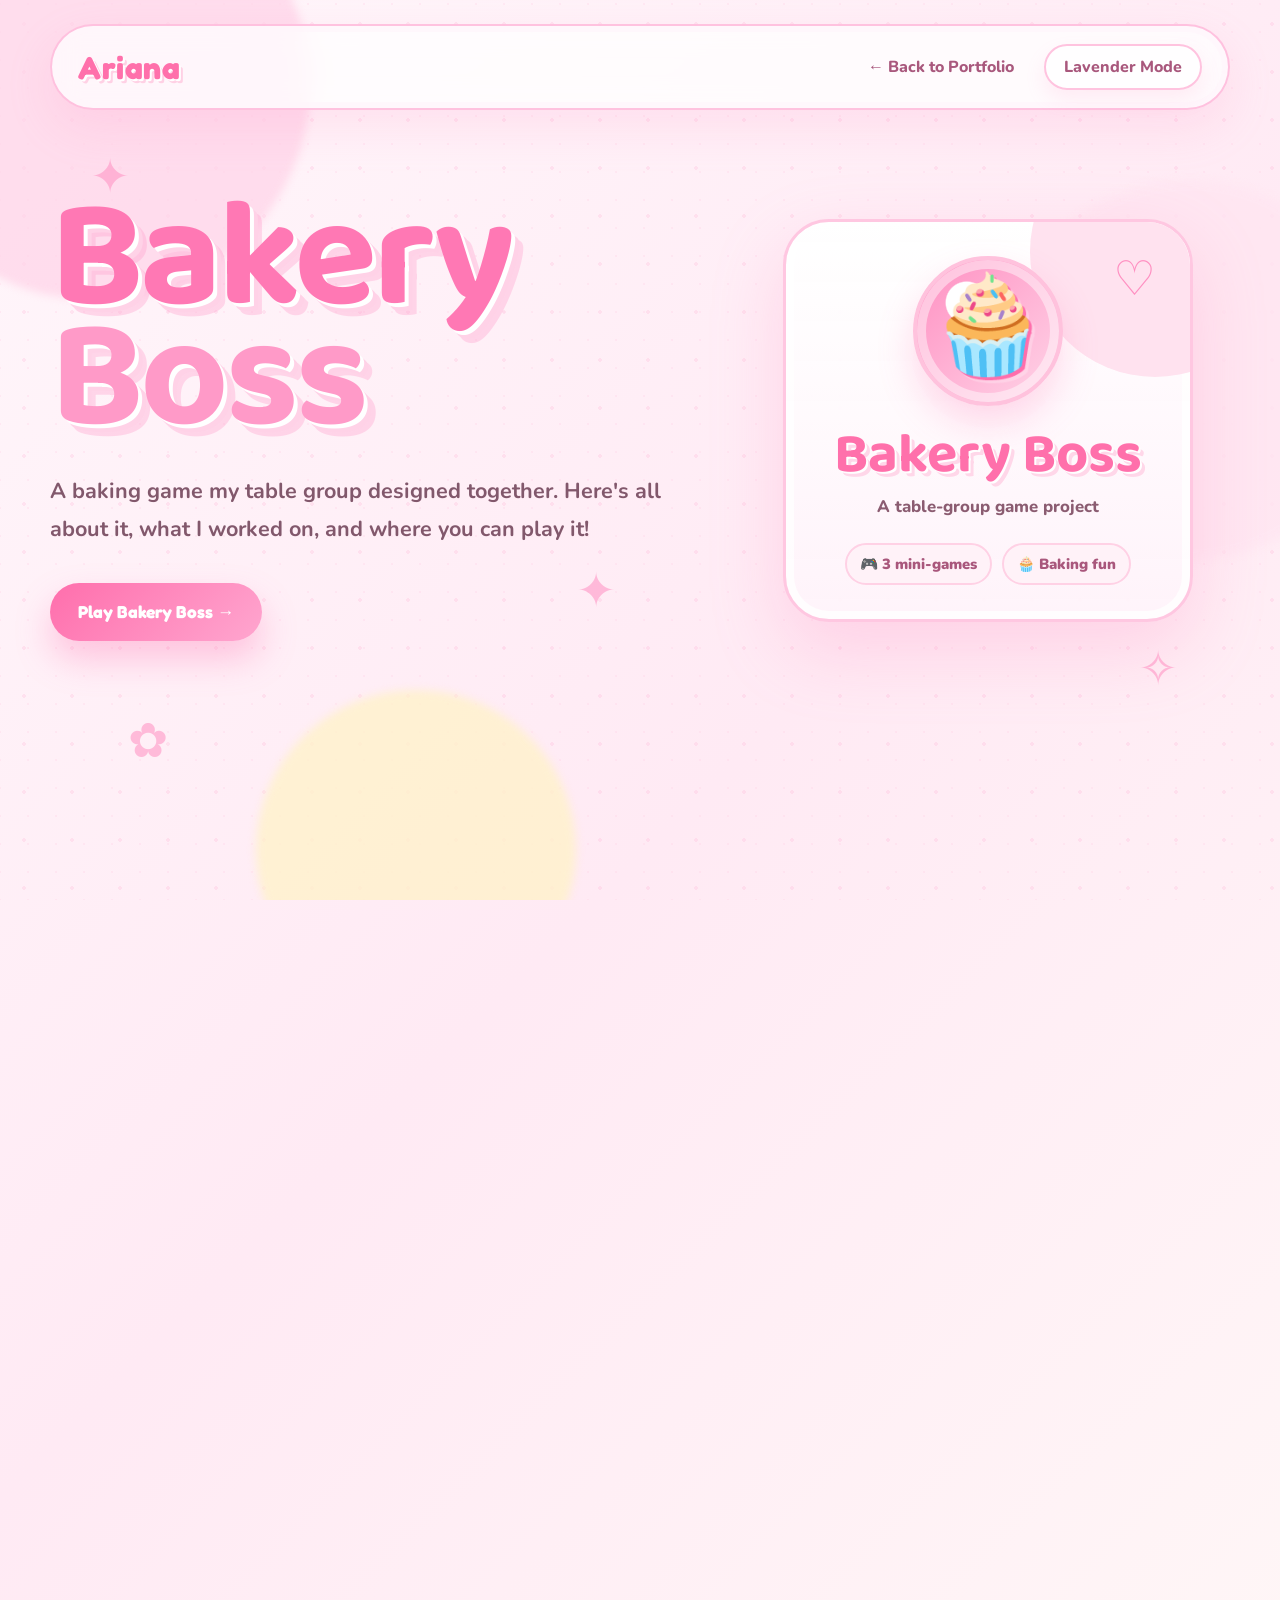
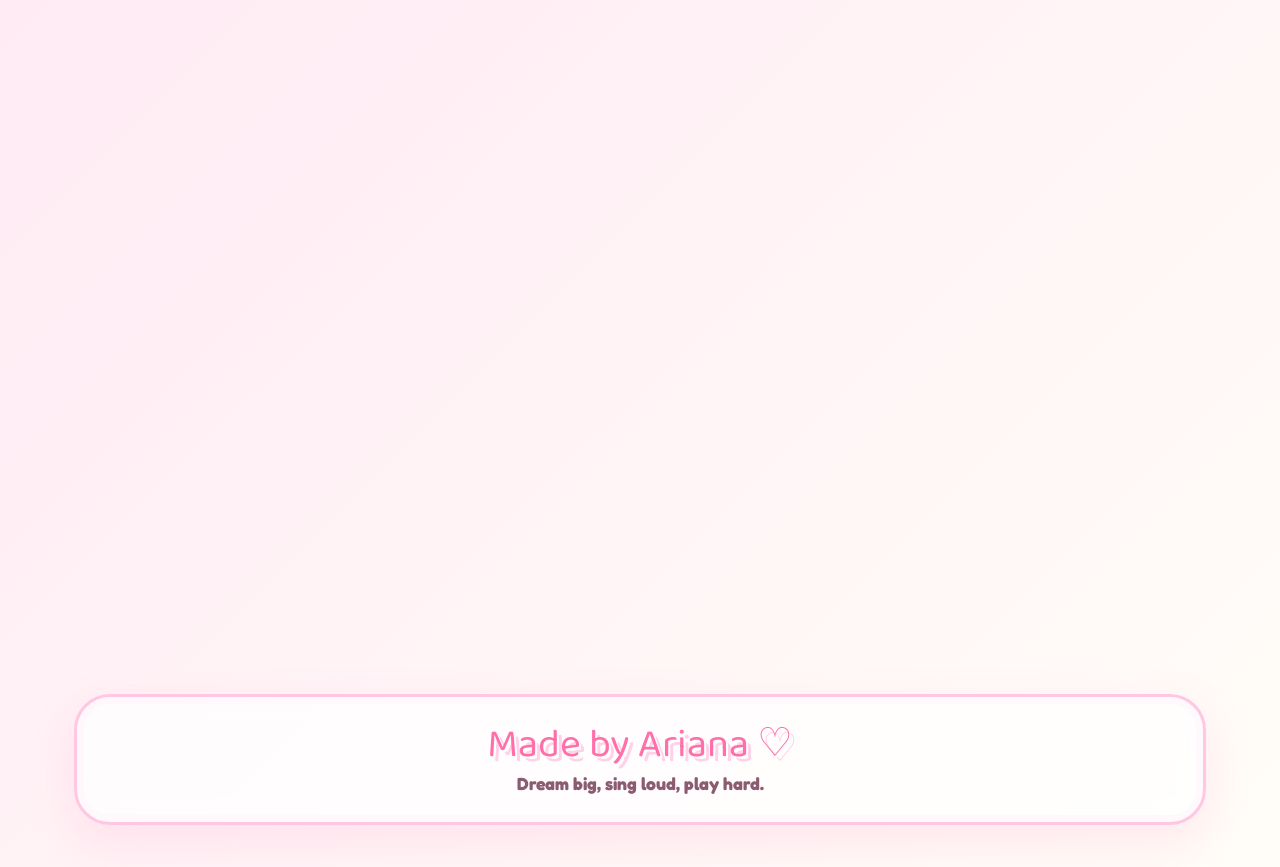
==== bakeryboss.html @ 4d5a9728 "ADDED MULTIPLE FILESS" ====
<!DOCTYPE html>
<html lang="en">
<head>
  <meta charset="UTF-8" />
  <meta name="viewport" content="width=device-width, initial-scale=1.0" />
  <title>Bakery Boss</title>

  <link rel="preconnect" href="https://fonts.googleapis.com">
  <link rel="preconnect" href="https://fonts.gstatic.com" crossorigin>
  <link href="https://fonts.googleapis.com/css2?family=Baloo+2:wght@600;700;800&family=Fredoka:wght@500;600;700&family=Nunito:wght@500;700;800&display=swap" rel="stylesheet">

  <link rel="stylesheet" href="style.css" />
</head>
<body>

  <div class="background">
    <div class="blob blob-one"></div>
    <div class="blob blob-two"></div>
    <div class="blob blob-three"></div>

    <div class="sparkle sparkle-one">✦</div>
    <div class="sparkle sparkle-two">♡</div>
    <div class="sparkle sparkle-three">✧</div>
    <div class="sparkle sparkle-four">✿</div>
    <div class="sparkle sparkle-five">✦</div>
  </div>

  <header class="page-header">

    <nav class="nav">
      <a href="index.html" class="nav-logo">Ariana</a>

      <div class="nav-links">
        <a href="portfolio.html">← Back to Portfolio</a>

        <button id="themeToggle" class="theme-toggle" type="button">
          Lavender Mode
        </button>
      </div>
    </nav>

    <section class="hero bakery-hero">
      <div class="hero-text">
        <h1>
          Bakery
          <span>Boss</span>
        </h1>

        <p class="hero-description">
          A baking game my table group designed together. Here's all about it,
          what I worked on, and where you can play it!
        </p>

        <div class="hero-buttons">
          <a href="https://www.bakeryboss.xyz/" target="_blank" rel="noopener" class="main-button">Play Bakery Boss →</a>
        </div>
      </div>

      <div class="hero-panel">
        <div class="profile-card">
          <div class="profile-circle">
            <span>🧁</span>
          </div>

          <h2>Bakery Boss</h2>
          <p>A table-group game project</p>

          <div class="cute-tags">
            <span>🎮 3 mini-games</span>
            <span>🧁 Baking fun</span>
          </div>
        </div>
      </div>
    </section>

  </header>

  <main>

    <section class="about-section reveal">
      <div class="section-heading">
        <p>the project</p>
        <h2>What is Bakery Boss?</h2>
      </div>

      <div class="about-card">
        <p>
          <strong>Bakery Boss</strong> is a fun baking game that my table group
          created together. It's packed with three different baking mini-games,
          each made by someone in our group. You can run the bakery, race the
          clock, and see how good of a "bakery boss" you can be!
        </p>
      </div>
    </section>

    <section class="about-section reveal">
      <div class="section-heading">
        <p>my part</p>
        <h2>My Contributions</h2>
      </div>

      <div class="cards-grid contributions-grid">
        <div class="favorite-card contribution-card">
          <div class="icon-bubble">🎬</div>
          <h3>Opening Screen</h3>
          <p>I designed the opening screen for Emma's game.</p>
        </div>

        <div class="favorite-card contribution-card">
          <div class="icon-bubble">🎨</div>
          <h3>Graphics</h3>
          <p>I made some of the graphics you'll see in the game.</p>
        </div>

        <div class="favorite-card contribution-card">
          <div class="icon-bubble">🐛</div>
          <h3>Bug Fixing</h3>
          <p>I worked out a lot of the bugs to help the game run smoothly.</p>
        </div>
      </div>
    </section>

    <section class="minigames-section reveal">
      <div class="section-heading">
        <p>play them all</p>
        <h2>The 3 Mini-Games</h2>
      </div>

      <div class="minigame-grid">
        <a href="https://www.bakeryboss.xyz/" target="_blank" rel="noopener" class="minigame-card">
          <div class="minigame-emoji">🔥</div>
          <h3>Baking Rage</h3>
          <p class="minigame-author">by Arun</p>
          <span class="minigame-play">Play →</span>
        </a>

        <a href="https://www.bakeryboss.xyz/" target="_blank" rel="noopener" class="minigame-card">
          <div class="minigame-emoji">☕</div>
          <h3>3D Cafe Rush</h3>
          <p class="minigame-author">by Emma</p>
          <span class="minigame-play">Play →</span>
        </a>

        <a href="https://www.bakeryboss.xyz/" target="_blank" rel="noopener" class="minigame-card">
          <div class="minigame-emoji">🍞</div>
          <h3>Baker Rush 3D</h3>
          <p class="minigame-author">by Ayush</p>
          <span class="minigame-play">Play →</span>
        </a>
      </div>
    </section>

  </main>

  <footer class="footer-signature">
    <div class="signature-card">
      <p class="made-by">Made by Ariana ♡</p>
      <p class="signature-line">Dream big, sing loud, play hard.</p>
    </div>
  </footer>

  <script src="script.js"></script>

</body>
</html>
---- style.css ----
/* =========================
   RESET
========================= */

* {
  margin: 0;
  padding: 0;
  box-sizing: border-box;
}

html {
  scroll-behavior: smooth;
}

body {
  min-height: 100vh;
  font-family: "Nunito", sans-serif;
  color: #7b4c63;
  background:
    linear-gradient(135deg, #fff7fb 0%, #ffeaf4 40%, #fffdf8 100%);
  overflow-x: hidden;
  transition: background 0.4s ease, color 0.4s ease;
}

a {
  text-decoration: none;
  color: inherit;
}

summary {
  font-family: inherit;
}

button {
  font-family: inherit;
}

/* =========================
   LAVENDER THEME
========================= */

body.lavender-theme {
  color: #5f4b7a;
  background:
    linear-gradient(135deg, #fbf8ff 0%, #efe7ff 45%, #fff7fb 100%);
}

body.lavender-theme .blob-one {
  background: #e8d7ff;
}

body.lavender-theme .blob-two {
  background: #f1ddff;
}

body.lavender-theme .blob-three {
  background: #ffdff3;
}

body.lavender-theme .sparkle,
body.lavender-theme .nav-logo,
body.lavender-theme .section-heading p,
body.lavender-theme .hero h1,
body.lavender-theme .hero h1 span,
body.lavender-theme .section-heading h2,
body.lavender-theme .favorite-card h3 {
  color: #a67cff;
}

body.lavender-theme .main-button,
body.lavender-theme .contact-card {
  background: linear-gradient(135deg, #a67cff, #e5c8ff);
}

body.lavender-theme .secondary-button,
body.lavender-theme .theme-toggle {
  color: #8e65e6;
  border-color: #d9c2ff;
}

body.lavender-theme .favorite-card,
body.lavender-theme .about-card,
body.lavender-theme .profile-card {
  border-color: #dcc6ff;
}

body.lavender-theme .soccer-card::before,
body.lavender-theme .baking-card::before,
body.lavender-theme .singing-card::before,
body.lavender-theme .dimsum-card::before {
  background: #e8d7ff;
}

/* =========================
   BACKGROUND
========================= */

.background {
  position: fixed;
  inset: 0;
  z-index: -10;
  overflow: hidden;
  pointer-events: none;
}

.background::before {
  content: "";
  position: absolute;
  inset: 0;
  background-image:
    radial-gradient(circle, rgba(255, 164, 207, 0.35) 2px, transparent 2px),
    radial-gradient(circle, rgba(255, 213, 232, 0.6) 1.5px, transparent 1.5px);
  background-size: 48px 48px, 28px 28px;
  background-position: 0 0, 14px 18px;
  opacity: 0.55;
}

.blob {
  position: absolute;
  border-radius: 999px;
  filter: blur(4px);
  opacity: 0.75;
  animation: blobFloat 7s ease-in-out infinite;
}

.blob-one {
  width: 430px;
  height: 430px;
  background: #ffd4e8;
  top: -130px;
  left: -120px;
}

.blob-two {
  width: 380px;
  height: 380px;
  background: #ffe5f1;
  right: -100px;
  top: 180px;
  animation-delay: 1.5s;
}

.blob-three {
  width: 320px;
  height: 320px;
  background: #fff2c7;
  bottom: -110px;
  left: 20%;
  animation-delay: 2.5s;
}

@keyframes blobFloat {
  0%, 100% {
    transform: translate(0, 0) scale(1);
  }

  50% {
    transform: translate(18px, -18px) scale(1.04);
  }
}

.sparkle {
  position: absolute;
  color: #ff8fc1;
  font-size: 3rem;
  opacity: 0.55;
  animation: floatSparkle 4s ease-in-out infinite;
}

.sparkle-one {
  top: 16%;
  left: 7%;
}

.sparkle-two {
  top: 28%;
  right: 12%;
  animation-delay: 1s;
}

.sparkle-three {
  bottom: 22%;
  right: 8%;
  animation-delay: 1.8s;
}

.sparkle-four {
  bottom: 14%;
  left: 10%;
  animation-delay: 2.5s;
}

.sparkle-five {
  top: 62%;
  left: 45%;
  animation-delay: 3.2s;
}

@keyframes floatSparkle {
  0%, 100% {
    transform: translateY(0) rotate(0deg) scale(1);
  }

  50% {
    transform: translateY(-16px) rotate(8deg) scale(1.12);
  }
}

/* =========================
   NAVIGATION
========================= */

.page-header {
  padding: 24px;
}

.nav {
  max-width: 1180px;
  margin: 0 auto;
  padding: 18px 26px;
  border: 2px solid rgba(255, 179, 215, 0.8);
  border-radius: 999px;
  background: rgba(255, 255, 255, 0.74);
  backdrop-filter: blur(14px);
  box-shadow:
    0 18px 45px rgba(255, 143, 193, 0.18),
    inset 0 0 0 6px rgba(255, 246, 251, 0.7);

  display: flex;
  align-items: center;
  justify-content: space-between;

  animation: slideDown 0.8s ease both;
}

@keyframes slideDown {
  from {
    opacity: 0;
    transform: translateY(-18px);
  }

  to {
    opacity: 1;
    transform: translateY(0);
  }
}

.nav-logo {
  font-family: "Fredoka", sans-serif;
  font-size: 2rem;
  font-weight: 700;
  color: #ff70ab;
  letter-spacing: 0.5px;
  text-shadow:
    2px 2px 0 #ffffff,
    4px 4px 0 #ffd1e5;
}

.nav-links {
  display: flex;
  align-items: center;
  gap: 12px;
}

.nav-links a,
.theme-toggle {
  padding: 10px 18px;
  border-radius: 999px;
  font-size: 1rem;
  font-weight: 800;
  color: #a9587d;
  transition: 0.25s ease;
}

.nav-links a:hover,
.theme-toggle:hover {
  background: #ffe3f0;
  color: #ff5ba0;
  transform: translateY(-2px);
}

.theme-toggle {
  border: 2px solid #ffc3df;
  background: rgba(255, 255, 255, 0.7);
  cursor: pointer;
  box-shadow: 0 10px 20px rgba(255, 143, 193, 0.14);
}

/* =========================
   HERO
========================= */

.hero {
  max-width: 1180px;
  margin: 0 auto;
  padding: 90px 0 90px;

  display: grid;
  grid-template-columns: 1.15fr 0.85fr;
  gap: 42px;
  align-items: center;
}

.hero-text {
  animation: fadeUp 0.9s ease both;
}

.hero h1 {
  font-family: "Baloo 2", cursive;
  font-size: clamp(5.5rem, 12vw, 10rem);
  line-height: 0.78;
  letter-spacing: -4px;
  color: #ff78b4;

  text-shadow:
    4px 4px 0 #ffffff,
    8px 8px 0 #ffd2e7,
    12px 12px 0 rgba(255, 159, 204, 0.35);

  animation: bubblePop 1s ease both;
}

.hero h1 span {
  display: block;
  color: #ff9ac8;
}

@keyframes bubblePop {
  0% {
    opacity: 0;
    transform: scale(0.85) translateY(20px);
  }

  70% {
    transform: scale(1.04) translateY(0);
  }

  100% {
    opacity: 1;
    transform: scale(1);
  }
}

.hero-description {
  max-width: 660px;
  margin-top: 32px;

  font-size: 1.35rem;
  line-height: 1.8;
  font-weight: 700;
  color: #82586c;

  animation: fadeUp 1s ease both;
  animation-delay: 0.15s;
}

.hero-buttons {
  margin-top: 34px;
  display: flex;
  flex-wrap: wrap;
  gap: 16px;

  animation: fadeUp 1s ease both;
  animation-delay: 0.28s;
}

@keyframes fadeUp {
  from {
    opacity: 0;
    transform: translateY(24px);
  }

  to {
    opacity: 1;
    transform: translateY(0);
  }
}

.main-button,
.secondary-button {
  display: inline-flex;
  align-items: center;
  justify-content: center;

  min-height: 58px;
  padding: 0 28px;
  border-radius: 999px;

  font-family: "Fredoka", sans-serif;
  font-size: 1.08rem;
  font-weight: 700;

  transition: 0.25s ease;
}

.main-button {
  color: white;
  background: linear-gradient(135deg, #ff6eac, #ffa6cf);
  box-shadow: 0 18px 34px rgba(255, 112, 174, 0.35);
  animation: softPulse 2.5s ease-in-out infinite;
}

@keyframes softPulse {
  0%, 100% {
    box-shadow: 0 18px 34px rgba(255, 112, 174, 0.35);
  }

  50% {
    box-shadow: 0 22px 44px rgba(255, 112, 174, 0.5);
  }
}

.main-button:hover,
.secondary-button:hover {
  transform: translateY(-5px) scale(1.03);
}

.secondary-button {
  color: #ff6eac;
  background: rgba(255, 255, 255, 0.85);
  border: 2px solid #ffc3df;
  box-shadow: 0 14px 26px rgba(255, 143, 193, 0.16);
}

/* =========================
   PROFILE CARD
========================= */

.hero-panel {
  display: flex;
  justify-content: center;
  animation: fadeUp 1s ease both;
  animation-delay: 0.35s;
}

.profile-card {
  position: relative;
  width: min(100%, 410px);
  padding: 34px 30px;

  border: 3px solid #ffc7e1;
  border-radius: 46px;
  background:
    linear-gradient(180deg, rgba(255, 255, 255, 0.98), rgba(255, 244, 250, 0.94));

  box-shadow:
    0 28px 70px rgba(255, 143, 193, 0.28),
    inset 0 0 0 8px rgba(255, 255, 255, 0.75);

  text-align: center;
  overflow: hidden;

  animation: cardFloat 4s ease-in-out infinite;
}

@keyframes cardFloat {
  0%, 100% {
    transform: translateY(0) rotate(0deg);
  }

  50% {
    transform: translateY(-10px) rotate(1deg);
  }
}

.profile-card::before {
  content: "";
  position: absolute;
  width: 250px;
  height: 250px;
  border-radius: 50%;
  background: #ffe2ef;
  top: -95px;
  right: -90px;
}

.profile-card::after {
  content: "♡";
  position: absolute;
  top: 26px;
  right: 34px;

  color: #ff8fc1;
  font-size: 3rem;
  font-family: "Fredoka", sans-serif;

  animation: heartBeat 1.8s ease-in-out infinite;
}

@keyframes heartBeat {
  0%, 100% {
    transform: scale(1);
  }

  50% {
    transform: scale(1.18);
  }
}

.profile-circle {
  position: relative;
  z-index: 1;

  width: 150px;
  height: 150px;
  margin: 0 auto 22px;

  border-radius: 50%;
  border: 4px solid #ffc2dd;
  background:
    radial-gradient(circle at 35% 30%, #ffffff 0 15%, transparent 16%),
    linear-gradient(135deg, #ff8fc1, #ffd5e8);

  display: grid;
  place-items: center;

  box-shadow:
    0 18px 35px rgba(255, 112, 174, 0.25),
    inset 0 0 0 9px rgba(255, 255, 255, 0.45);
}

.profile-circle span {
  font-family: "Baloo 2", cursive;
  font-size: 6rem;
  font-weight: 800;
  color: white;
  line-height: 1;

  text-shadow:
    3px 3px 0 #ff6eac,
    6px 6px 0 rgba(255, 255, 255, 0.25);
}

.profile-card h2 {
  position: relative;
  z-index: 1;

  font-family: "Baloo 2", cursive;
  font-size: 3.5rem;
  line-height: 1;
  color: #ff70ab;

  text-shadow:
    2px 2px 0 #ffffff,
    5px 5px 0 #ffd7e9;
}

.profile-card p {
  position: relative;
  z-index: 1;

  margin-top: 10px;
  font-size: 1.05rem;
  font-weight: 800;
  line-height: 1.6;
  color: #8b5c71;
}

.cute-tags {
  position: relative;
  z-index: 1;

  margin-top: 22px;
  display: flex;
  flex-wrap: wrap;
  justify-content: center;
  gap: 10px;
}

.cute-tags span {
  padding: 9px 13px;
  border-radius: 999px;
  background: #fff2f8;
  border: 2px solid #ffd1e5;

  color: #a9577c;
  font-size: 0.92rem;
  font-weight: 900;
}

/* =========================
   MAIN LAYOUT
========================= */

main {
  max-width: 1180px;
  margin: 0 auto;
  padding: 0 24px 80px;
}

section {
  scroll-margin-top: 30px;
}

.section-heading {
  text-align: center;
  margin-bottom: 30px;
}

.section-heading p {
  margin-bottom: 6px;
  font-family: "Fredoka", sans-serif;
  font-size: 1rem;
  font-weight: 700;
  color: #ff70ab;
  text-transform: lowercase;
  letter-spacing: 1px;
}

.section-heading h2,
.contact-card h2 {
  font-family: "Baloo 2", cursive;
  font-size: clamp(3.4rem, 7vw, 6rem);
  line-height: 0.9;
  color: #ff78b4;
  letter-spacing: -2px;

  text-shadow:
    3px 3px 0 #ffffff,
    7px 7px 0 #ffd2e7;
}

/* Scroll reveal animation */
.reveal {
  opacity: 0;
  transform: translateY(35px);
  transition: 0.8s ease;
}

.reveal.show {
  opacity: 1;
  transform: translateY(0);
}

/* =========================
   ABOUT
========================= */

.about-section {
  margin-bottom: 90px;
}

.about-card {
  max-width: 900px;
  margin: 0 auto;
  padding: 38px;

  border-radius: 38px;
  border: 3px solid #ffc7e1;
  background: rgba(255, 255, 255, 0.82);
  backdrop-filter: blur(14px);

  box-shadow:
    0 24px 55px rgba(255, 143, 193, 0.2),
    inset 0 0 0 7px rgba(255, 246, 251, 0.75);
}

.about-card p {
  text-align: center;
  color: #7d5368;
  font-size: 1.35rem;
  font-weight: 700;
  line-height: 1.85;
}

.about-card strong {
  color: #ff5fa4;
}

/* =========================
   FAVORITES
========================= */

.favorites-section {
  margin-bottom: 90px;
}

.cards-grid {
  display: grid;
  grid-template-columns: repeat(4, 1fr);
  gap: 22px;
}

.favorite-card {
  position: relative;
  min-height: 310px;

  border: 3px solid #ffc7e1;
  border-radius: 38px;
  background: rgba(255, 255, 255, 0.85);
  backdrop-filter: blur(12px);

  box-shadow:
    0 22px 48px rgba(255, 143, 193, 0.2),
    inset 0 0 0 7px rgba(255, 250, 253, 0.75);

  overflow: hidden;
  transition: 0.3s ease;
}

.favorite-card::before {
  content: "";
  position: absolute;
  width: 170px;
  height: 170px;
  border-radius: 50%;
  right: -55px;
  top: -55px;
  opacity: 0.8;
}

.favorite-card::after {
  content: "click";
  position: absolute;
  right: 18px;
  bottom: 16px;

  font-family: "Fredoka", sans-serif;
  font-size: 0.8rem;
  font-weight: 700;
  color: rgba(255, 112, 174, 0.5);
  letter-spacing: 1px;
}

.favorite-card:hover {
  transform: translateY(-10px) rotate(1deg);
  box-shadow:
    0 32px 60px rgba(255, 143, 193, 0.33),
    inset 0 0 0 7px rgba(255, 250, 253, 0.9);
}

.favorite-card summary {
  list-style: none;
  cursor: pointer;
  padding: 26px;
  min-height: 306px;

  display: flex;
  flex-direction: column;
  justify-content: space-between;
}

.favorite-card summary::-webkit-details-marker {
  display: none;
}

.card-top {
  position: relative;
  z-index: 1;
}

.icon-bubble {
  width: 92px;
  height: 92px;
  margin-bottom: 18px;

  border-radius: 50%;
  border: 3px solid rgba(255, 255, 255, 0.9);
  background: #ffffff;

  display: grid;
  place-items: center;

  font-size: 3rem;
  box-shadow:
    0 16px 28px rgba(255, 143, 193, 0.22),
    inset 0 0 0 7px rgba(255, 239, 247, 0.95);

  transition: 0.25s ease;
}

.favorite-card:hover .icon-bubble {
  transform: scale(1.12) rotate(-8deg);
}

.card-label {
  width: fit-content;
  padding: 7px 12px;
  border-radius: 999px;

  background: rgba(255, 255, 255, 0.75);
  border: 2px solid rgba(255, 200, 225, 0.85);

  font-size: 0.75rem;
  font-weight: 900;
  color: #a75b7c;
  text-transform: uppercase;
  letter-spacing: 1px;
}

.favorite-card h3 {
  position: relative;
  z-index: 1;

  font-family: "Baloo 2", cursive;
  font-size: 3.5rem;
  line-height: 0.9;
  color: #ff70ab;

  text-shadow:
    2px 2px 0 white,
    5px 5px 0 rgba(255, 203, 225, 0.9);
}

.click-text {
  position: relative;
  z-index: 1;

  margin-top: 14px;
  font-family: "Fredoka", sans-serif;
  font-size: 1rem;
  font-weight: 700;
  color: #9a6079;
}

.hidden-fact {
  padding: 0 26px 28px;
  animation: openCard 0.25s ease;
}

.hidden-fact p {
  padding: 18px;
  border-radius: 24px;
  border: 2px dashed #ffaad0;
  background: rgba(255, 255, 255, 0.78);

  color: #7f5268;
  font-size: 1rem;
  font-weight: 800;
  line-height: 1.6;
}

@keyframes openCard {
  from {
    opacity: 0;
    transform: translateY(-8px) scale(0.98);
  }

  to {
    opacity: 1;
    transform: translateY(0) scale(1);
  }
}

.favorite-card[open] {
  min-height: 430px;
  border-color: #ff8fc1;
}

.favorite-card[open] summary {
  min-height: 260px;
}

.favorite-card[open]::after {
  content: "opened ♡";
}

/* Card colors */

.soccer-card {
  background:
    linear-gradient(160deg, rgba(255,255,255,0.94), rgba(255,235,245,0.92));
}

.soccer-card::before {
  background: #ffd3e7;
}

.baking-card {
  background:
    linear-gradient(160deg, rgba(255,255,255,0.94), rgba(255,241,247,0.95));
}

.baking-card::before {
  background: #ffe0ef;
}

.singing-card {
  background:
    linear-gradient(160deg, rgba(255,255,255,0.94), rgba(255,238,250,0.95));
}

.singing-card::before {
  background: #f4dcff;
}

.dimsum-card {
  background:
    linear-gradient(160deg, rgba(255,255,255,0.94), rgba(255,249,235,0.95));
}

.dimsum-card::before {
  background: #fff1bf;
}

/* =========================
   CONTACT
========================= */

.contact-section {
  padding-bottom: 20px;
}

.contact-card {
  padding: 48px 30px;
  border-radius: 46px;

  background:
    linear-gradient(135deg, #ff8fc1, #ffc8e2);
  border: 3px solid #ffffff;

  text-align: center;
  color: white;

  box-shadow:
    0 28px 60px rgba(255, 112, 174, 0.34),
    inset 0 0 0 8px rgba(255, 255, 255, 0.25);
}

.contact-small {
  font-family: "Fredoka", sans-serif;
  font-size: 1rem;
  font-weight: 700;
  text-transform: lowercase;
  letter-spacing: 1px;
}

.contact-card h2 {
  color: white;
  text-shadow:
    3px 3px 0 #ff70ab,
    7px 7px 0 rgba(255, 255, 255, 0.25);
}

.contact-card p:last-child {
  margin-top: 12px;
  font-size: 1.2rem;
  font-weight: 800;
}

.contact-card p:nth-child(3),
.contact-card p:nth-child(4) {
  transition: all 0.5s ease;
}

.contact-card p.highlight-contact {
  text-shadow:
    0 0 10px rgba(255, 255, 255, 0.8),
    0 0 20px rgba(255, 255, 255, 0.6);
  transform: scale(1.05);
  font-weight: 900;
}

/* =========================
   FOOTER SIGNATURE
========================= */

.footer-signature {
  max-width: 1180px;
  margin: 0 auto;
  padding: 0 24px 42px;
}

.signature-card {
  padding: 28px;
  border-radius: 36px;
  border: 3px solid #ffc7e1;
  background: rgba(255, 255, 255, 0.76);
  backdrop-filter: blur(12px);
  text-align: center;
  box-shadow:
    0 18px 45px rgba(255, 143, 193, 0.18),
    inset 0 0 0 7px rgba(255, 246, 251, 0.7);
}

.made-by {
  font-family: "Baloo 2", cursive;
  font-size: 2.5rem;
  line-height: 1;
  color: #ff70ab;
  text-shadow:
    2px 2px 0 white,
    5px 5px 0 #ffd2e7;
}

.signature-line {
  margin-top: 8px;
  font-family: "Fredoka", sans-serif;
  font-size: 1.1rem;
  font-weight: 700;
  color: #8b5c71;
}

/* =========================
   JAVASCRIPT SPARKLES
========================= */

.burst-sparkle {
  position: fixed;
  z-index: 9999;
  pointer-events: none;

  font-size: 1.35rem;
  color: #ff70ab;

  animation: burst 0.75s ease forwards;
}

@keyframes burst {
  from {
    opacity: 1;
    transform: translate(0, 0) scale(0.7) rotate(0deg);
  }

  to {
    opacity: 0;
    transform:
      translate(var(--spark-x), var(--spark-y))
      scale(1.45)
      rotate(180deg);
  }
}

/* =========================
   RESPONSIVE DESIGN
========================= */

@media (max-width: 1050px) {
  .hero {
    grid-template-columns: 1fr;
    padding-top: 60px;
    text-align: center;
  }

  .hero-description {
    margin-left: auto;
    margin-right: auto;
  }

  .hero-buttons {
    justify-content: center;
  }

  .cards-grid {
    grid-template-columns: repeat(2, 1fr);
  }
}

@media (max-width: 720px) {
  .page-header {
    padding: 16px;
  }

  .nav {
    border-radius: 32px;
    flex-direction: column;
    gap: 14px;
  }

  .nav-links {
    flex-wrap: wrap;
    justify-content: center;
  }

  .hero h1 {
    font-size: clamp(4.5rem, 20vw, 7rem);
  }

  .hero-description {
    font-size: 1.15rem;
  }

  .cards-grid {
    grid-template-columns: 1fr;
  }

  .about-card p {
    font-size: 1.1rem;
  }

  .favorite-card h3 {
    font-size: 3.2rem;
  }
}

@media (max-width: 430px) {
  main {
    padding-left: 16px;
    padding-right: 16px;
  }

  .hero {
    padding-bottom: 60px;
  }

  .hero h1 {
    letter-spacing: -2px;
  }

  .main-button,
  .secondary-button {
    width: 100%;
  }

  .profile-card {
    border-radius: 34px;
  }

  .section-heading h2,
  .contact-card h2 {
    font-size: 3.2rem;
  }

  .made-by {
    font-size: 2.1rem;
  }
}

/* =========================
   REDUCED MOTION
========================= */

@media (prefers-reduced-motion: reduce) {
  *,
  *::before,
  *::after {
    animation: none !important;
    transition: none !important;
    scroll-behavior: auto !important;
  }
}
/* =========================================================
   ✨ NEW STYLES (game, welcome page, bakery boss page)
========================================================= */

/* ----- "Play My Game!" button ----- */
.game-button {
  display: inline-flex;
  align-items: center;
  justify-content: center;
  min-height: 58px;
  padding: 0 28px;
  border: none;
  border-radius: 999px;
  cursor: pointer;

  font-family: "Fredoka", sans-serif;
  font-size: 1.08rem;
  font-weight: 700;
  color: #fff;
  background: linear-gradient(135deg, #a67cff, #ff8fc1);
  box-shadow: 0 18px 34px rgba(166, 124, 255, 0.35);
  transition: 0.25s ease;
}

.game-button:hover {
  transform: translateY(-5px) scale(1.03);
}

/* ----- Game pop-up (modal) ----- */
.game-modal {
  display: none;               /* hidden until you press play */
  position: fixed;
  inset: 0;
  z-index: 1000;
  padding: 20px;

  background: rgba(123, 76, 99, 0.55);
  backdrop-filter: blur(6px);

  align-items: center;
  justify-content: center;
}

.game-modal.active {
  display: flex;               /* shown when game.js adds .active */
  animation: fadeUp 0.3s ease both;
}

.game-container {
  position: relative;
  width: min(860px, 100%);
  max-height: 92vh;
  overflow: auto;

  padding: 22px;
  border: 3px solid #ffc7e1;
  border-radius: 32px;
  background: linear-gradient(180deg, #fffdfe, #fff2f8);
  box-shadow: 0 30px 80px rgba(255, 112, 174, 0.35);
}

.game-header {
  display: flex;
  align-items: center;
  justify-content: space-between;
  margin-bottom: 12px;
}

.game-header h2 {
  font-family: "Baloo 2", cursive;
  font-size: 1.8rem;
  color: #ff70ab;
}

.close-game {
  width: 42px;
  height: 42px;
  border: 2px solid #ffc3df;
  border-radius: 50%;
  cursor: pointer;
  font-size: 1.1rem;
  font-weight: 800;
  color: #ff5ba0;
  background: #fff;
  transition: 0.2s ease;
}

.close-game:hover {
  background: #ffe3f0;
  transform: rotate(90deg);
}

.game-info {
  display: flex;
  align-items: center;
  justify-content: space-between;
  flex-wrap: wrap;
  gap: 10px;
  margin-bottom: 12px;
}

.level-display {
  font-family: "Fredoka", sans-serif;
  font-weight: 700;
  font-size: 1.1rem;
  color: #a9587d;
  background: #ffe3f0;
  padding: 8px 16px;
  border-radius: 999px;
}

.fact-display {
  flex: 1;
  min-width: 200px;
  text-align: right;
  font-weight: 700;
  color: #7b4c63;
}

#gameCanvas {
  display: block;
  width: 100%;
  height: auto;
  border-radius: 20px;
  border: 3px solid #ffd1e5;
  background: #dff3ff;
}

.game-controls {
  display: flex;
  align-items: center;
  justify-content: space-between;
  flex-wrap: wrap;
  gap: 10px;
  margin-top: 14px;
}

.game-controls p {
  font-weight: 700;
  color: #a9587d;
}

.reset-btn {
  padding: 10px 22px;
  border: 2px solid #ffc3df;
  border-radius: 999px;
  cursor: pointer;
  font-family: "Fredoka", sans-serif;
  font-weight: 700;
  color: #ff6eac;
  background: #fff;
  transition: 0.2s ease;
}

.reset-btn:hover {
  background: #ffe3f0;
  transform: translateY(-2px);
}

/* ----- Win / Level-complete screen ----- */
.game-over-screen {
  position: absolute;
  inset: 22px;
  border-radius: 20px;
  background: rgba(255, 255, 255, 0.9);
  backdrop-filter: blur(4px);

  display: flex;               /* game.js toggles this on/off */
  align-items: center;
  justify-content: center;
  text-align: center;
}

.game-over-content {
  padding: 30px;
  max-width: 460px;
}

.game-over-content h3 {
  font-family: "Baloo 2", cursive;
  font-size: 2.2rem;
  color: #ff5ba0;
  margin-bottom: 12px;
}

.game-over-content p {
  font-size: 1.15rem;
  font-weight: 700;
  color: #7b4c63;
  margin-bottom: 22px;
}

.next-level-btn {
  padding: 14px 30px;
  border: none;
  border-radius: 999px;
  cursor: pointer;
  font-family: "Fredoka", sans-serif;
  font-size: 1.1rem;
  font-weight: 700;
  color: #fff;
  background: linear-gradient(135deg, #ff6eac, #ffa6cf);
  box-shadow: 0 16px 30px rgba(255, 112, 174, 0.4);
  transition: 0.25s ease;
}

.next-level-btn:hover {
  transform: translateY(-4px) scale(1.04);
}

/* =========================
   WELCOME PAGE
========================= */
.welcome-body {
  display: flex;
  min-height: 100vh;
}

.welcome-page {
  margin: auto;
  text-align: center;
  padding: 30px;
  animation: fadeUp 0.9s ease both;
}

.welcome-hi {
  font-family: "Fredoka", sans-serif;
  font-size: 1.4rem;
  font-weight: 600;
  color: #ff9ac8;
  margin-bottom: 6px;
}

.welcome-title {
  font-family: "Baloo 2", cursive;
  font-size: clamp(4.5rem, 16vw, 9rem);
  line-height: 0.9;
  color: #ff78b4;
  text-shadow:
    4px 4px 0 #ffffff,
    8px 8px 0 #ffd2e7,
    12px 12px 0 rgba(255, 159, 204, 0.35);
  animation: bubblePop 1s ease both;
}

.welcome-sub {
  font-family: "Fredoka", sans-serif;
  font-size: 1.3rem;
  font-weight: 600;
  color: #a9587d;
  margin: 18px 0 40px;
}

.welcome-arrow {
  display: inline-flex;
  flex-direction: column;
  align-items: center;
  gap: 8px;
  cursor: pointer;
}

.welcome-arrow-circle {
  width: 80px;
  height: 80px;
  border-radius: 50%;
  display: flex;
  align-items: center;
  justify-content: center;

  font-size: 2.4rem;
  font-weight: 800;
  color: #fff;
  background: linear-gradient(135deg, #ff6eac, #ffa6cf);
  box-shadow: 0 18px 34px rgba(255, 112, 174, 0.4);

  animation: arrowBounce 1.4s ease-in-out infinite;
}

.welcome-arrow-text {
  font-family: "Fredoka", sans-serif;
  font-weight: 700;
  font-size: 1.1rem;
  color: #ff6eac;
  letter-spacing: 1px;
}

.welcome-arrow:hover .welcome-arrow-circle {
  transform: scale(1.08);
}

@keyframes arrowBounce {
  0%, 100% { transform: translateY(0); }
  50%      { transform: translateY(14px); }
}

/* =========================
   BAKERY BOSS PROMO (on portfolio)
========================= */
.bakery-promo {
  max-width: 1180px;
  margin: 0 auto;
  padding: 40px 24px;
}

.bakery-promo-card {
  text-align: center;
  padding: 48px 30px;
  border: 3px solid #ffc7e1;
  border-radius: 40px;
  background: linear-gradient(180deg, rgba(255,255,255,0.96), rgba(255,244,250,0.92));
  box-shadow: 0 28px 60px rgba(255, 143, 193, 0.22);
}

.bakery-promo-emoji {
  font-size: 3.4rem;
  margin-bottom: 10px;
}

.bakery-promo-card h2 {
  font-family: "Baloo 2", cursive;
  font-size: 2.4rem;
  color: #ff70ab;
  margin-bottom: 12px;
}

.bakery-promo-card p {
  font-size: 1.1rem;
  color: #7b4c63;
  max-width: 540px;
  margin: 0 auto 26px;
}

/* =========================
   BAKERY BOSS PAGE
========================= */
.bakery-hero {
  padding-bottom: 40px;
}

.contributions-grid {
  display: grid;
  grid-template-columns: repeat(auto-fit, minmax(220px, 1fr));
  gap: 22px;
}

.contribution-card {
  text-align: center;
  padding: 30px 24px;
  cursor: default;
}

.contribution-card .icon-bubble {
  margin: 0 auto 14px;
}

.contribution-card h3 {
  font-family: "Baloo 2", cursive;
  font-size: 1.5rem;
  color: #ff70ab;
  margin-bottom: 8px;
}

.contribution-card p {
  color: #7b4c63;
  font-weight: 600;
}

.minigames-section {
  max-width: 1180px;
  margin: 0 auto;
  padding: 30px 24px 60px;
}

.minigame-grid {
  display: grid;
  grid-template-columns: repeat(auto-fit, minmax(240px, 1fr));
  gap: 24px;
}

.minigame-card {
  display: flex;
  flex-direction: column;
  align-items: center;
  text-align: center;

  padding: 34px 24px;
  border: 3px solid #ffc7e1;
  border-radius: 32px;
  background: linear-gradient(180deg, #ffffff, #fff2f8);
  box-shadow: 0 18px 38px rgba(255, 143, 193, 0.18);
  transition: 0.25s ease;
}

.minigame-card:hover {
  transform: translateY(-8px) scale(1.02);
  box-shadow: 0 26px 50px rgba(255, 143, 193, 0.3);
}

.minigame-emoji {
  font-size: 3rem;
  margin-bottom: 12px;
}

.minigame-card h3 {
  font-family: "Baloo 2", cursive;
  font-size: 1.6rem;
  color: #ff5ba0;
}

.minigame-author {
  font-weight: 700;
  color: #a9587d;
  margin: 4px 0 18px;
}

.minigame-play {
  padding: 10px 24px;
  border-radius: 999px;
  font-family: "Fredoka", sans-serif;
  font-weight: 700;
  color: #fff;
  background: linear-gradient(135deg, #ff6eac, #ffa6cf);
  box-shadow: 0 12px 24px rgba(255, 112, 174, 0.32);
}

/* Lavender theme touches for new pieces */
body.lavender-theme .game-button,
body.lavender-theme .minigame-play,
body.lavender-theme .next-level-btn,
body.lavender-theme .welcome-arrow-circle {
  background: linear-gradient(135deg, #a67cff, #e5c8ff);
}

body.lavender-theme .welcome-title,
body.lavender-theme .bakery-promo-card h2,
body.lavender-theme .minigame-card h3,
body.lavender-theme .game-header h2 {
  color: #a67cff;
}
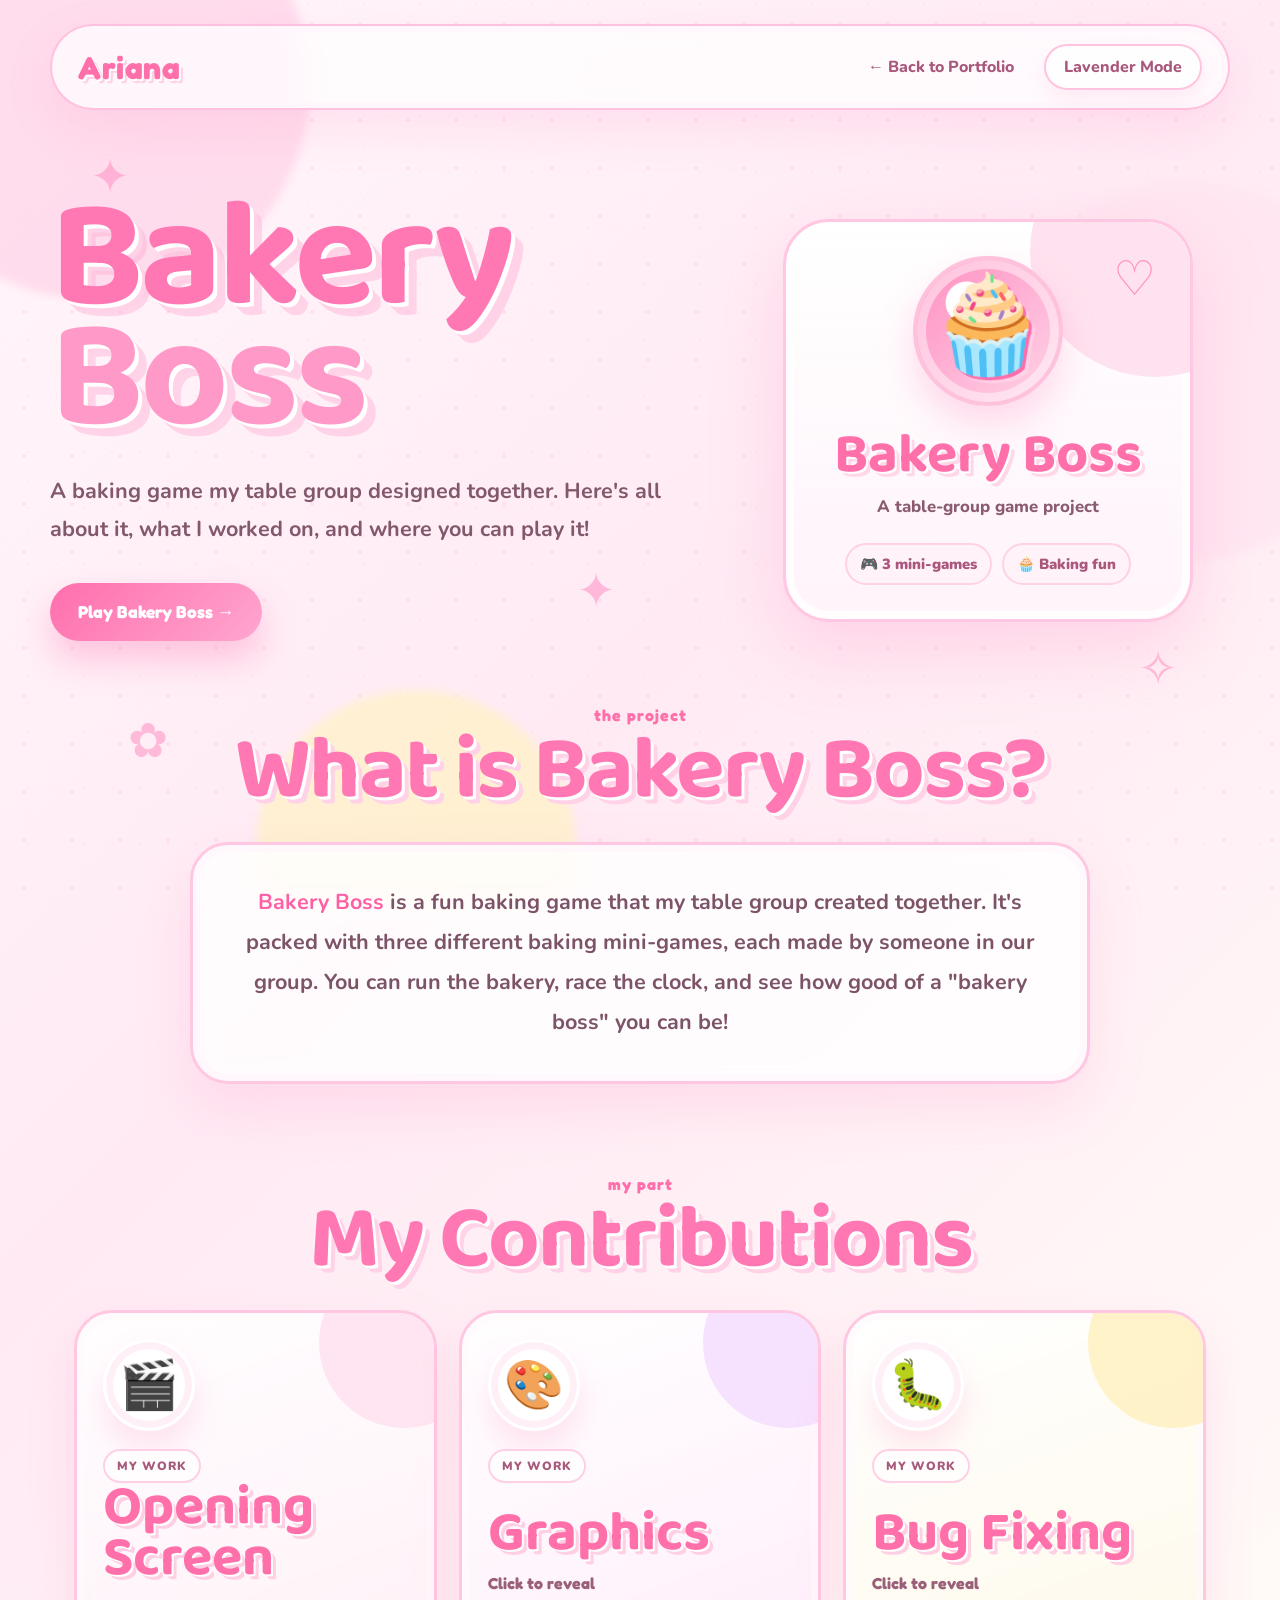
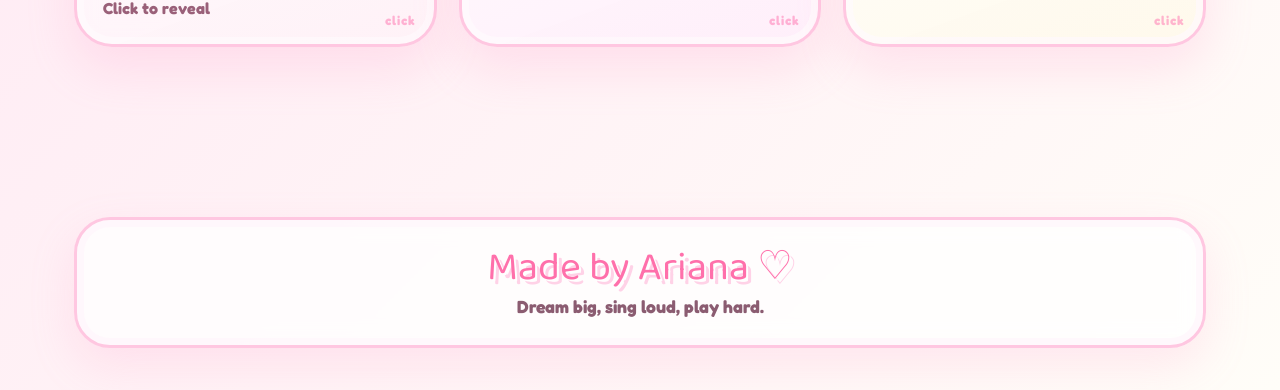
==== commit 17a88b11: "Update bakeryboss.html" ====
--- a/bakeryboss.html
+++ b/bakeryboss.html
@@ -100,53 +100,55 @@
       </div>
 
       <div class="cards-grid contributions-grid">
-        <div class="favorite-card contribution-card">
-          <div class="icon-bubble">🎬</div>
-          <h3>Opening Screen</h3>
-          <p>I designed the opening screen for Emma's game.</p>
-        </div>
 
-        <div class="favorite-card contribution-card">
-          <div class="icon-bubble">🎨</div>
-          <h3>Graphics</h3>
-          <p>I made some of the graphics you'll see in the game.</p>
-        </div>
+        <details class="favorite-card baking-card">
+          <summary>
+            <div class="card-top">
+              <div class="icon-bubble">🎬</div>
+              <p class="card-label">my work</p>
+            </div>
+            <div>
+              <h3>Opening Screen</h3>
+              <p class="click-text">Click to reveal</p>
+            </div>
+          </summary>
+          <div class="hidden-fact">
+            <p>I designed the opening screen for Emma's game.</p>
+          </div>
+        </details>
 
-        <div class="favorite-card contribution-card">
-          <div class="icon-bubble">🐛</div>
-          <h3>Bug Fixing</h3>
-          <p>I worked out a lot of the bugs to help the game run smoothly.</p>
-        </div>
-      </div>
-    </section>
+        <details class="favorite-card singing-card">
+          <summary>
+            <div class="card-top">
+              <div class="icon-bubble">🎨</div>
+              <p class="card-label">my work</p>
+            </div>
+            <div>
+              <h3>Graphics</h3>
+              <p class="click-text">Click to reveal</p>
+            </div>
+          </summary>
+          <div class="hidden-fact">
+            <p>I made some of the graphics you'll see in the game.</p>
+          </div>
+        </details>
 
-    <section class="minigames-section reveal">
-      <div class="section-heading">
-        <p>play them all</p>
-        <h2>The 3 Mini-Games</h2>
-      </div>
+        <details class="favorite-card dimsum-card">
+          <summary>
+            <div class="card-top">
+              <div class="icon-bubble">🐛</div>
+              <p class="card-label">my work</p>
+            </div>
+            <div>
+              <h3>Bug Fixing</h3>
+              <p class="click-text">Click to reveal</p>
+            </div>
+          </summary>
+          <div class="hidden-fact">
+            <p>I worked out a lot of the bugs to help the game run smoothly.</p>
+          </div>
+        </details>
 
-      <div class="minigame-grid">
-        <a href="https://www.bakeryboss.xyz/" target="_blank" rel="noopener" class="minigame-card">
-          <div class="minigame-emoji">🔥</div>
-          <h3>Baking Rage</h3>
-          <p class="minigame-author">by Arun</p>
-          <span class="minigame-play">Play →</span>
-        </a>
-
-        <a href="https://www.bakeryboss.xyz/" target="_blank" rel="noopener" class="minigame-card">
-          <div class="minigame-emoji">☕</div>
-          <h3>3D Cafe Rush</h3>
-          <p class="minigame-author">by Emma</p>
-          <span class="minigame-play">Play →</span>
-        </a>
-
-        <a href="https://www.bakeryboss.xyz/" target="_blank" rel="noopener" class="minigame-card">
-          <div class="minigame-emoji">🍞</div>
-          <h3>Baker Rush 3D</h3>
-          <p class="minigame-author">by Ayush</p>
-          <span class="minigame-play">Play →</span>
-        </a>
       </div>
     </section>
 
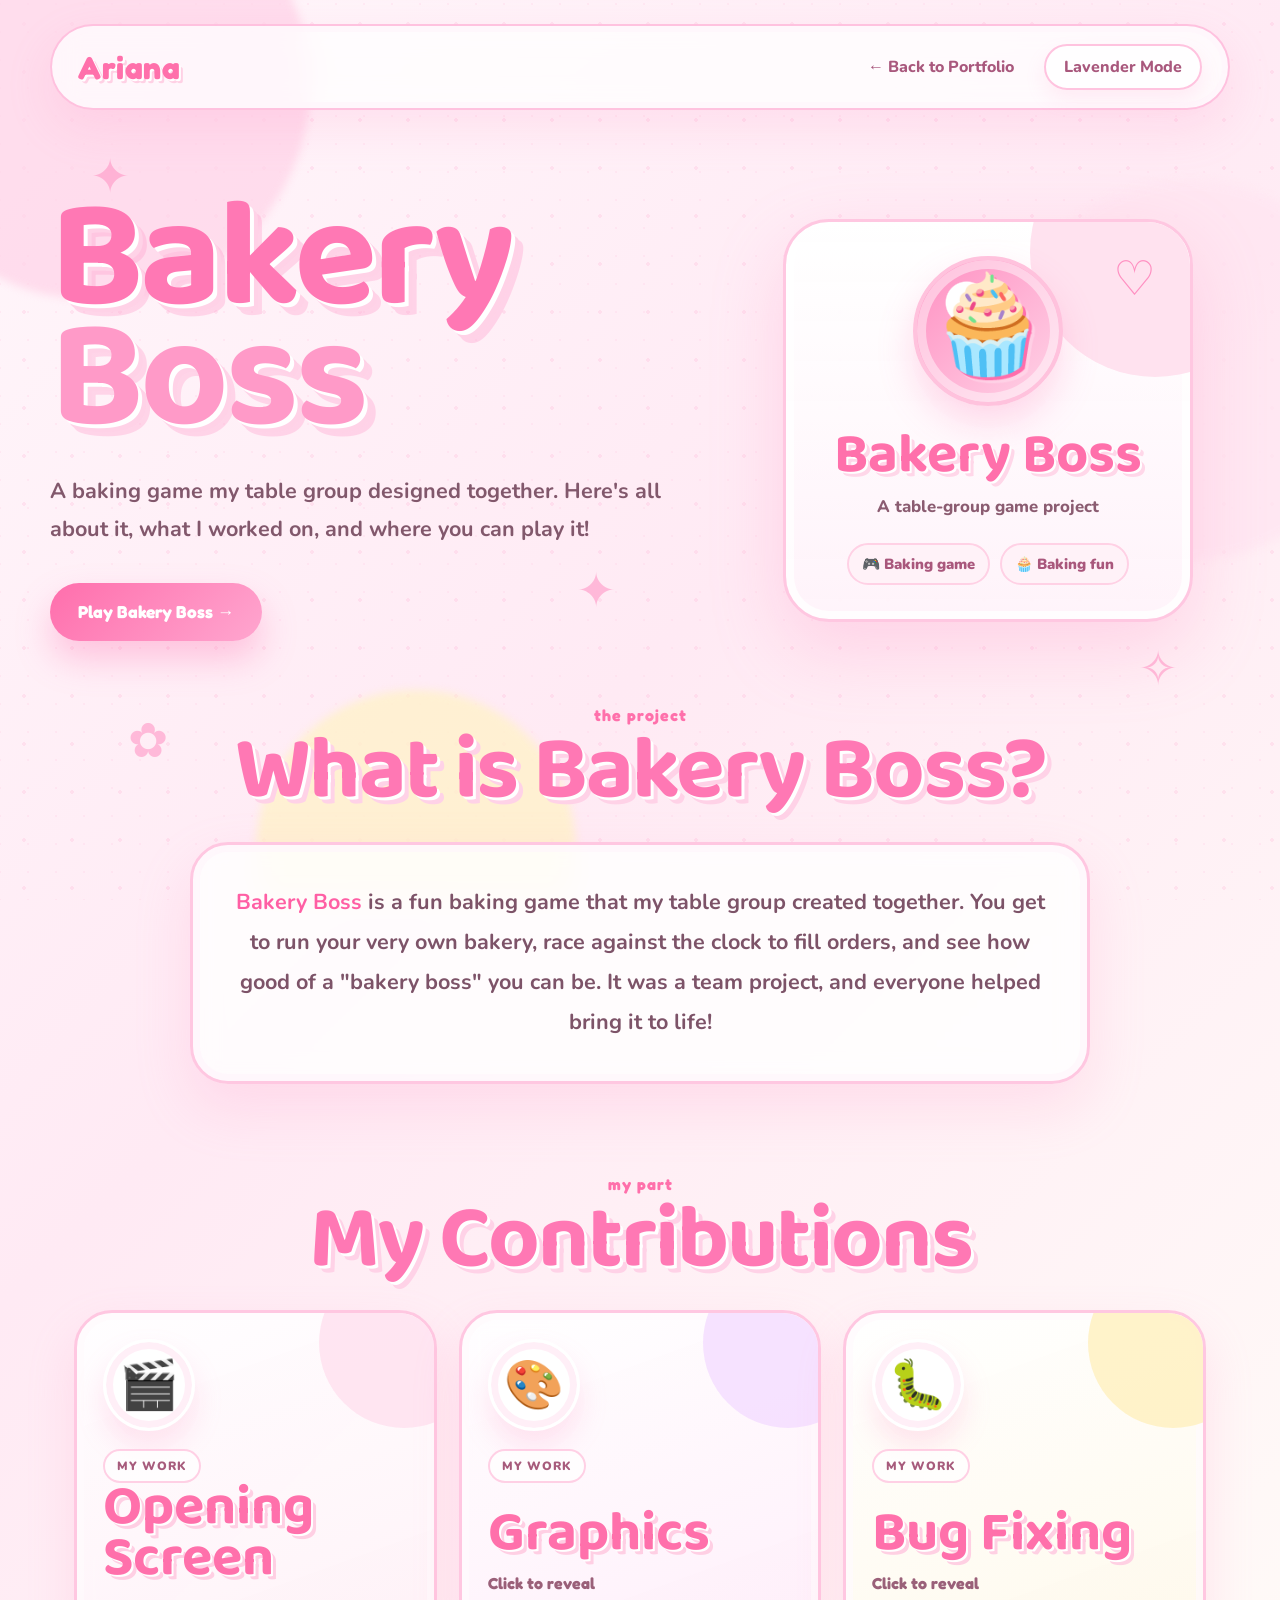
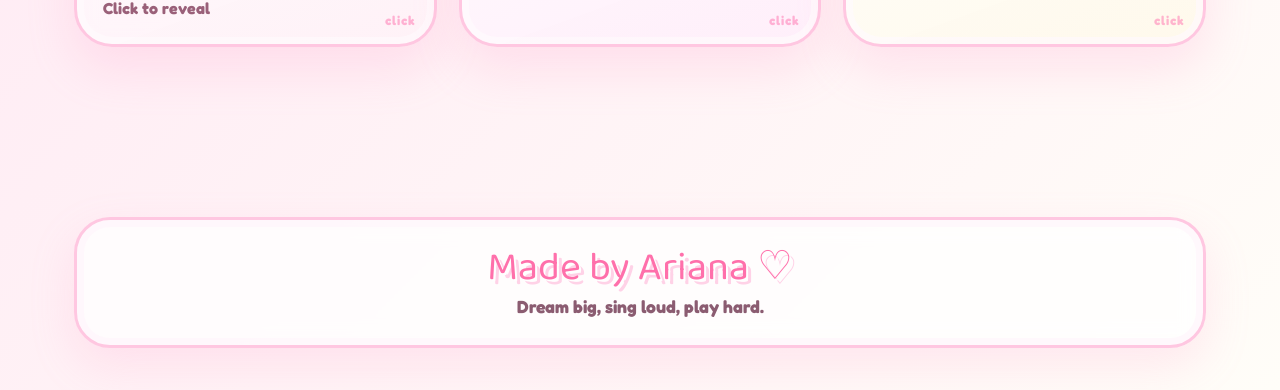
==== commit 95225971: "Update bakeryboss.html" ====
--- a/bakeryboss.html
+++ b/bakeryboss.html
@@ -66,7 +66,7 @@
           <p>A table-group game project</p>
 
           <div class="cute-tags">
-            <span>🎮 3 mini-games</span>
+            <span>🎮 Baking game</span>
             <span>🧁 Baking fun</span>
           </div>
         </div>
@@ -86,9 +86,9 @@
       <div class="about-card">
         <p>
           <strong>Bakery Boss</strong> is a fun baking game that my table group
-          created together. It's packed with three different baking mini-games,
-          each made by someone in our group. You can run the bakery, race the
-          clock, and see how good of a "bakery boss" you can be!
+          created together. You get to run your very own bakery, race against the
+          clock to fill orders, and see how good of a "bakery boss" you can be.
+          It was a team project, and everyone helped bring it to life!
         </p>
       </div>
     </section>
